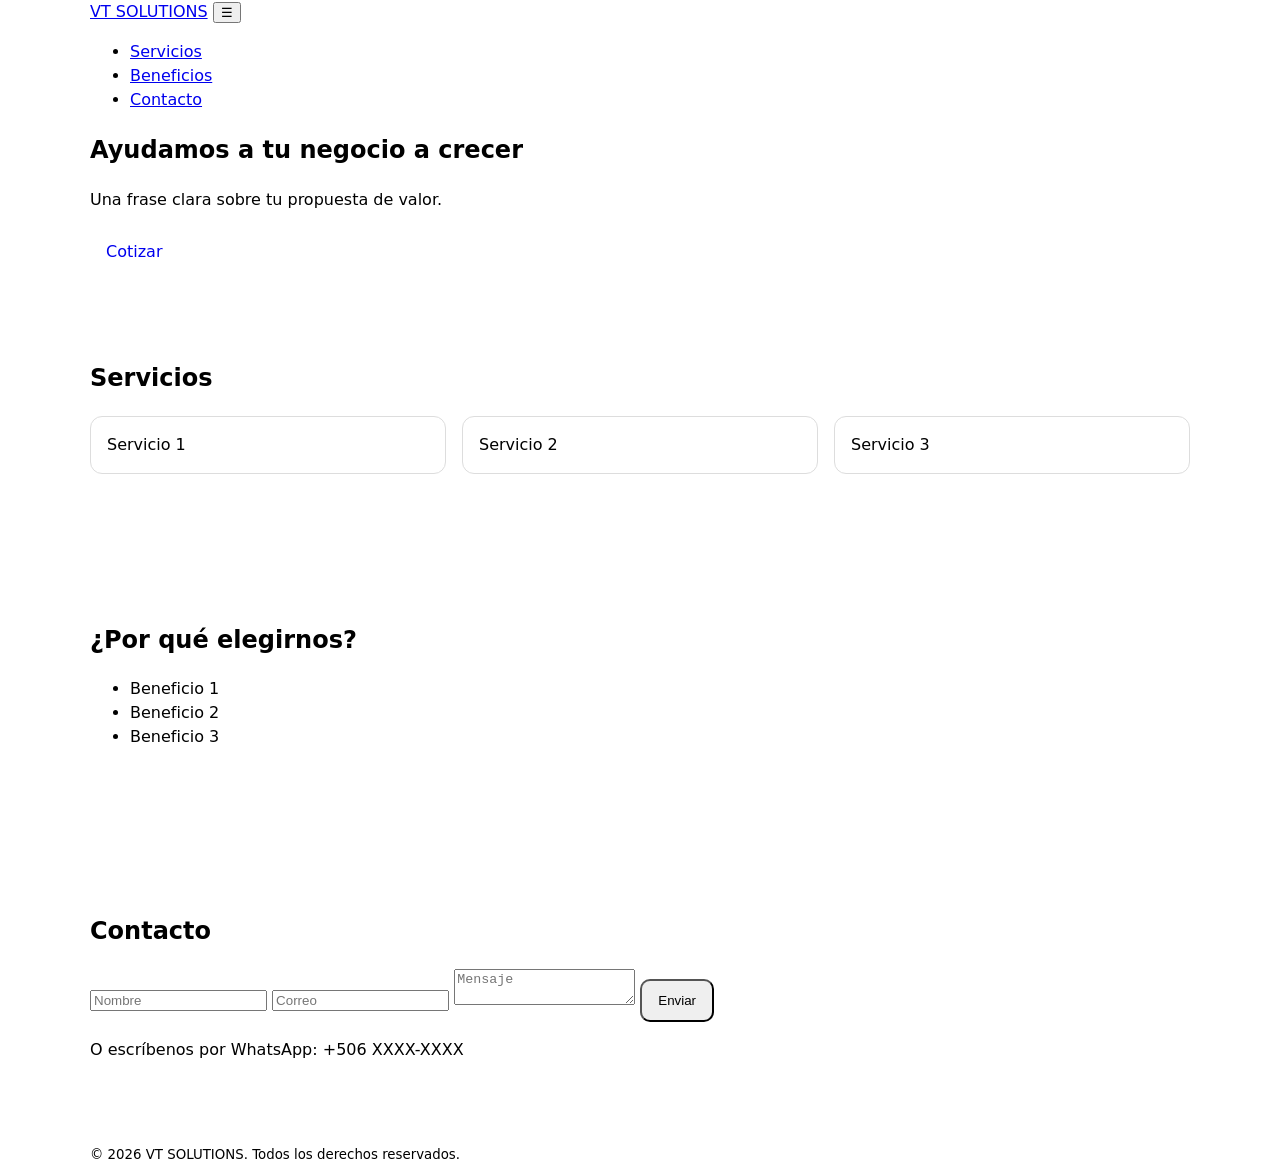
==== index.html @ 0d393723 "Landing page basica agregada" ====
<!doctype html>
<html lang="es">
<head>
  <meta charset="utf-8" />
  <meta name="viewport" content="width=device-width, initial-scale=1" />
  <title>Mi Empresa | Soluciones</title>
  <meta name="description" content="Breve descripción de tu empresa y lo que ofrece." />
  <link rel="stylesheet" href="css/styles.css" />
</head>
<body>

  <header class="header">
    <nav class="nav container">
      <a class="logo" href="#inicio">VT SOLUTIONS</a>
      <button class="nav__toggle" aria-label="Abrir menú">☰</button>
      <ul class="nav__links">
        <li><a href="#servicios">Servicios</a></li>
        <li><a href="#beneficios">Beneficios</a></li>
        <li><a href="#contacto">Contacto</a></li>
      </ul>
    </nav>
  </header>

  <main>
    <section id="inicio" class="hero">
      <div class="container hero__content">
        <h1>Ayudamos a tu negocio a crecer</h1>
        <p>Una frase clara sobre tu propuesta de valor.</p>
        <a class="btn" href="#contacto">Cotizar</a>
      </div>
    </section>

    <section id="servicios" class="section">
      <div class="container">
        <h2>Servicios</h2>
        <div class="grid">
          <article class="card">Servicio 1</article>
          <article class="card">Servicio 2</article>
          <article class="card">Servicio 3</article>
        </div>
      </div>
    </section>

    <section id="beneficios" class="section">
      <div class="container">
        <h2>¿Por qué elegirnos?</h2>
        <ul class="list">
          <li>Beneficio 1</li>
          <li>Beneficio 2</li>
          <li>Beneficio 3</li>
        </ul>
      </div>
    </section>

    <section id="contacto" class="section">
      <div class="container">
        <h2>Contacto</h2>
        <form id="contactForm" class="form">
          <input name="nombre" placeholder="Nombre" required />
          <input name="correo" type="email" placeholder="Correo" required />
          <textarea name="mensaje" placeholder="Mensaje" required></textarea>
          <button class="btn" type="submit">Enviar</button>
        </form>
        <p class="muted">O escríbenos por WhatsApp: +506 XXXX-XXXX</p>
      </div>
    </section>
  </main>

  <footer class="footer">
    <div class="container">
      <small>© 2026 VT SOLUTIONS. Todos los derechos reservados.</small>
    </div>
  </footer>

  <script src="js/main.js"></script>
</body>
</html>
---- css/styles.css ----
:root{
  --max: 1100px;
  --p: 16px;
}

*{ box-sizing: border-box; }
body{ margin:0; font-family: system-ui, Arial; line-height: 1.5; }
.container{ width: min(100% - 2rem, var(--max)); margin: 0 auto; }

.section{ padding: 64px 0; }
.grid{ display: grid; gap: 16px; grid-template-columns: repeat(auto-fit, minmax(220px, 1fr)); }
.card{ padding: 16px; border: 1px solid #ddd; border-radius: 12px; }

.btn{ display:inline-block; padding: 12px 16px; border-radius: 10px; text-decoration:none; }
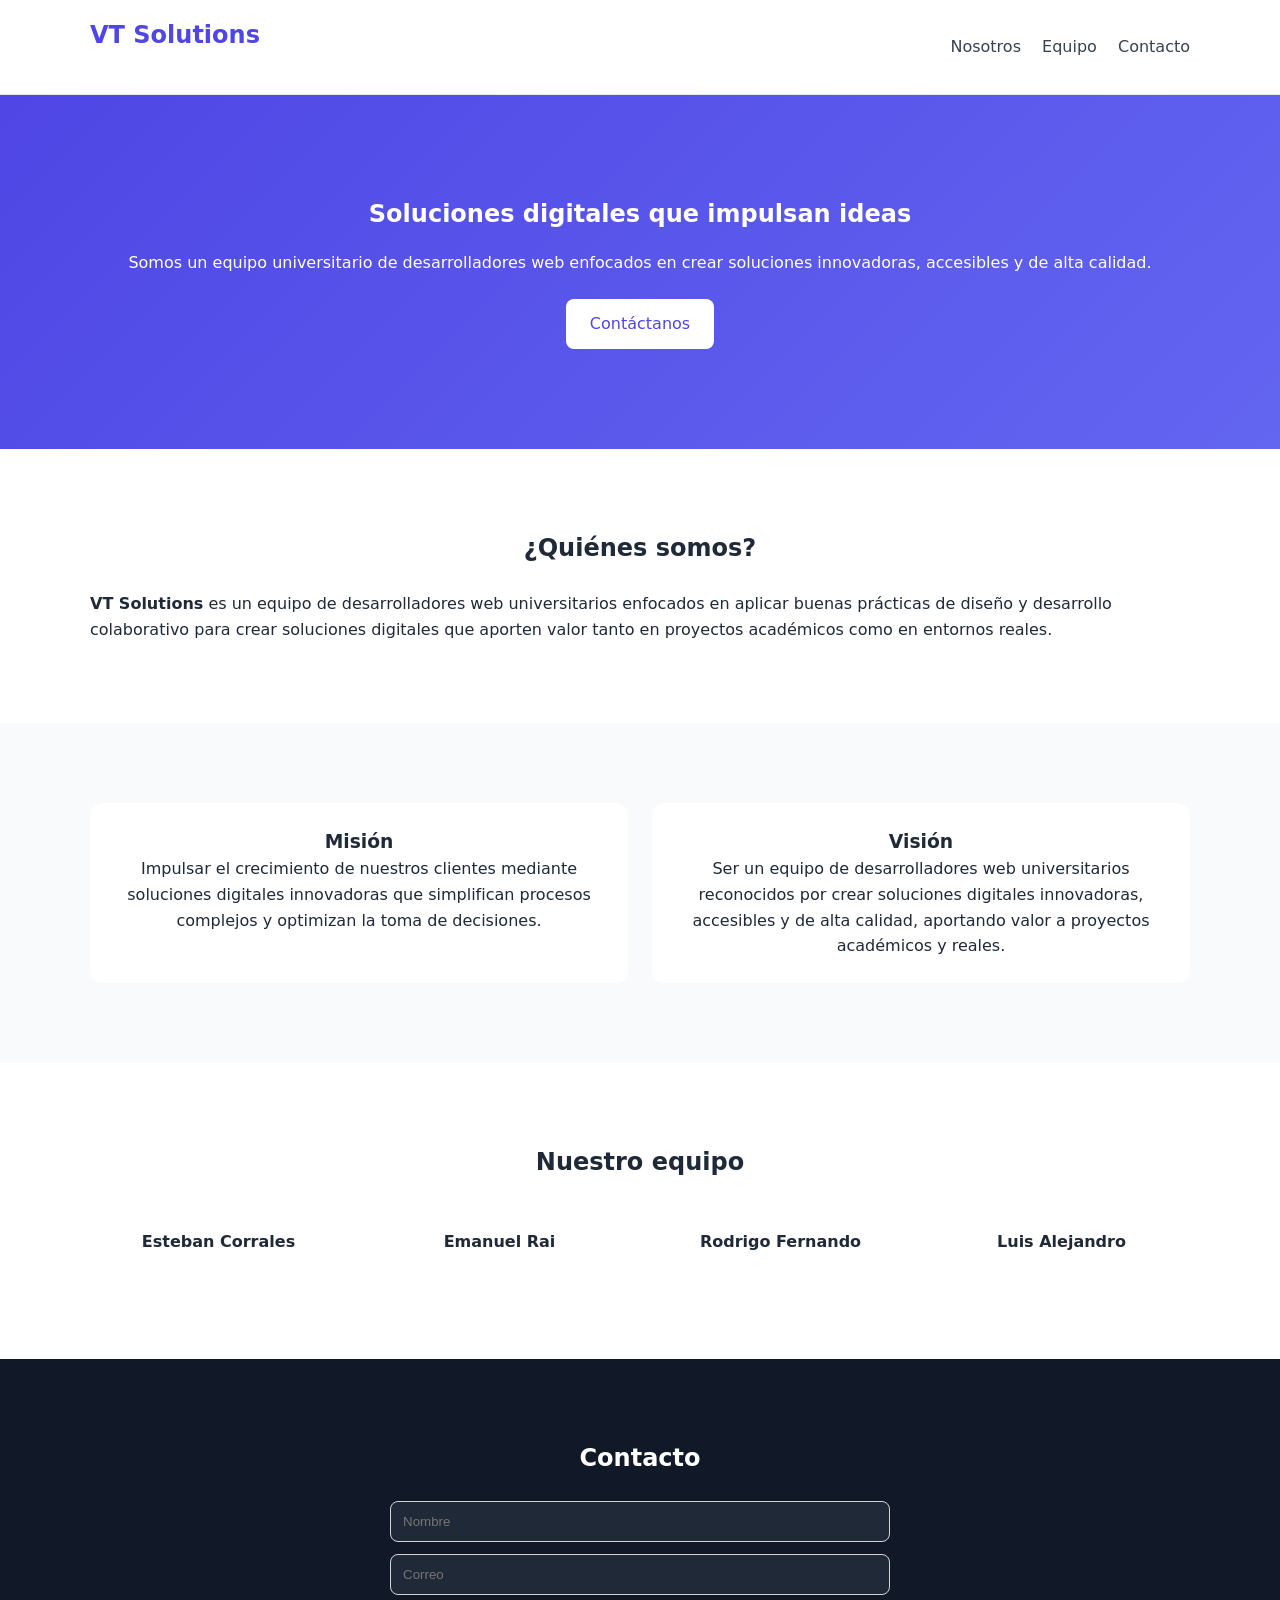
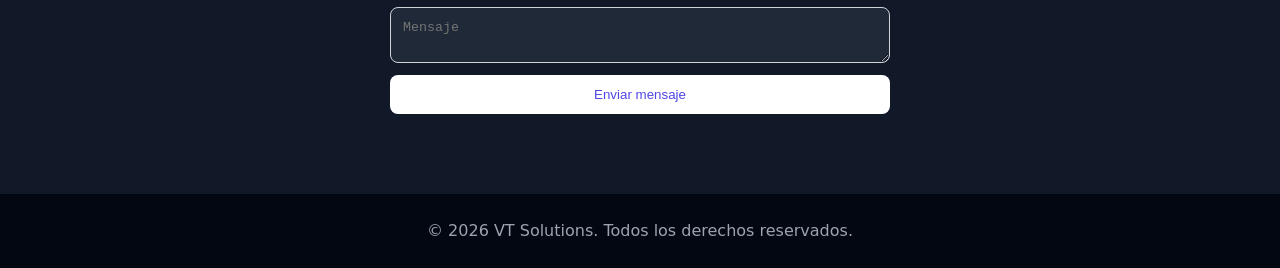
==== commit 05702d77: "landing page mejorada" ====
--- a/index.html
+++ b/index.html
@@ -1,74 +1,99 @@
-<!doctype html>
+<!DOCTYPE html>
 <html lang="es">
 <head>
-  <meta charset="utf-8" />
-  <meta name="viewport" content="width=device-width, initial-scale=1" />
-  <title>Mi Empresa | Soluciones</title>
-  <meta name="description" content="Breve descripción de tu empresa y lo que ofrece." />
-  <link rel="stylesheet" href="css/styles.css" />
+  <meta charset="UTF-8">
+  <meta name="viewport" content="width=device-width, initial-scale=1.0">
+  <title>VT Solutions | Desarrollo Web</title>
+  <meta name="description" content="VT Solutions - Equipo universitario de desarrolladores web creando soluciones digitales innovadoras.">
+  <link rel="stylesheet" href="css/styles.css">
 </head>
 <body>
 
+  <!-- HEADER -->
   <header class="header">
-    <nav class="nav container">
-      <a class="logo" href="#inicio">VT SOLUTIONS</a>
-      <button class="nav__toggle" aria-label="Abrir menú">☰</button>
-      <ul class="nav__links">
-        <li><a href="#servicios">Servicios</a></li>
-        <li><a href="#beneficios">Beneficios</a></li>
-        <li><a href="#contacto">Contacto</a></li>
-      </ul>
-    </nav>
+    <div class="container nav">
+      <h2 class="logo">VT Solutions</h2>
+      <nav>
+        <a href="#nosotros">Nosotros</a>
+        <a href="#equipo">Equipo</a>
+        <a href="#contacto">Contacto</a>
+      </nav>
+    </div>
   </header>
 
-  <main>
-    <section id="inicio" class="hero">
-      <div class="container hero__content">
-        <h1>Ayudamos a tu negocio a crecer</h1>
-        <p>Una frase clara sobre tu propuesta de valor.</p>
-        <a class="btn" href="#contacto">Cotizar</a>
+  <!-- HERO -->
+  <section class="hero">
+    <div class="container">
+      <h1>Soluciones digitales que impulsan ideas</h1>
+      <p>Somos un equipo universitario de desarrolladores web enfocados en crear soluciones innovadoras, accesibles y de alta calidad.</p>
+      <a href="#contacto" class="btn">Contáctanos</a>
+    </div>
+  </section>
+
+  <!-- NOSOTROS -->
+  <section id="nosotros" class="section">
+    <div class="container">
+      <h2>¿Quiénes somos?</h2>
+      <p>
+        <strong>VT Solutions</strong> es un equipo de desarrolladores web universitarios enfocados en aplicar buenas prácticas
+        de diseño y desarrollo colaborativo para crear soluciones digitales que aporten valor tanto en proyectos académicos
+        como en entornos reales.
+      </p>
+    </div>
+  </section>
+
+  <!-- MISION Y VISION -->
+  <section class="section bg-light">
+    <div class="container grid">
+      <div class="card">
+        <h3>Misión</h3>
+        <p>
+          Impulsar el crecimiento de nuestros clientes mediante soluciones digitales innovadoras
+          que simplifican procesos complejos y optimizan la toma de decisiones.
+        </p>
       </div>
-    </section>
 
-    <section id="servicios" class="section">
-      <div class="container">
-        <h2>Servicios</h2>
-        <div class="grid">
-          <article class="card">Servicio 1</article>
-          <article class="card">Servicio 2</article>
-          <article class="card">Servicio 3</article>
-        </div>
+      <div class="card">
+        <h3>Visión</h3>
+        <p>
+          Ser un equipo de desarrolladores web universitarios reconocidos por crear soluciones
+          digitales innovadoras, accesibles y de alta calidad, aportando valor a proyectos
+          académicos y reales.
+        </p>
       </div>
-    </section>
+    </div>
+  </section>
 
-    <section id="beneficios" class="section">
-      <div class="container">
-        <h2>¿Por qué elegirnos?</h2>
-        <ul class="list">
-          <li>Beneficio 1</li>
-          <li>Beneficio 2</li>
-          <li>Beneficio 3</li>
-        </ul>
+  <!-- EQUIPO -->
+  <section id="equipo" class="section">
+    <div class="container">
+      <h2>Nuestro equipo</h2>
+      <div class="grid team">
+        <div class="card">Esteban Corrales</div>
+        <div class="card">Emanuel Rai</div>
+        <div class="card">Rodrigo Fernando</div>
+        <div class="card">Luis Alejandro</div>
       </div>
-    </section>
+    </div>
+  </section>
 
-    <section id="contacto" class="section">
-      <div class="container">
-        <h2>Contacto</h2>
-        <form id="contactForm" class="form">
-          <input name="nombre" placeholder="Nombre" required />
-          <input name="correo" type="email" placeholder="Correo" required />
-          <textarea name="mensaje" placeholder="Mensaje" required></textarea>
-          <button class="btn" type="submit">Enviar</button>
-        </form>
-        <p class="muted">O escríbenos por WhatsApp: +506 XXXX-XXXX</p>
-      </div>
-    </section>
-  </main>
+  <!-- CONTACTO -->
+  <section id="contacto" class="section bg-dark">
+    <div class="container">
+      <h2>Contacto</h2>
+      <form class="form">
+        <input type="text" placeholder="Nombre" required>
+        <input type="email" placeholder="Correo" required>
+        <textarea placeholder="Mensaje" required></textarea>
+        <button class="btn">Enviar mensaje</button>
+      </form>
+    </div>
+  </section>
 
+  <!-- FOOTER -->
   <footer class="footer">
     <div class="container">
-      <small>© 2026 VT SOLUTIONS. Todos los derechos reservados.</small>
+      <p>© 2026 VT Solutions. Todos los derechos reservados.</p>
     </div>
   </footer>
 
--- a/css/styles.css
+++ b/css/styles.css
@@ -1,14 +1,132 @@
-:root{
-  --max: 1100px;
-  --p: 16px;
+:root {
+  --primary: #4f46e5;
+  --dark: #111827;
+  --light: #f9fafb;
 }
 
-*{ box-sizing: border-box; }
-body{ margin:0; font-family: system-ui, Arial; line-height: 1.5; }
-.container{ width: min(100% - 2rem, var(--max)); margin: 0 auto; }
+* {
+  box-sizing: border-box;
+  margin: 0;
+  padding: 0;
+}
 
-.section{ padding: 64px 0; }
-.grid{ display: grid; gap: 16px; grid-template-columns: repeat(auto-fit, minmax(220px, 1fr)); }
-.card{ padding: 16px; border: 1px solid #ddd; border-radius: 12px; }
+body {
+  font-family: system-ui, Arial, sans-serif;
+  line-height: 1.6;
+  color: #1f2937;
+}
 
-.btn{ display:inline-block; padding: 12px 16px; border-radius: 10px; text-decoration:none; }
+.container {
+  width: min(1100px, 90%);
+  margin: auto;
+}
+
+.header {
+  background: white;
+  border-bottom: 1px solid #e5e7eb;
+}
+
+.nav {
+  display: flex;
+  justify-content: space-between;
+  align-items: center;
+  padding: 16px 0;
+}
+
+.nav a {
+  margin-left: 16px;
+  text-decoration: none;
+  color: #374151;
+}
+
+.logo {
+  color: var(--primary);
+}
+
+.hero {
+  background: linear-gradient(135deg, var(--primary), #6366f1);
+  color: white;
+  padding: 100px 0;
+  text-align: center;
+}
+
+.hero p {
+  margin: 16px 0 24px;
+}
+
+.section {
+  padding: 80px 0;
+}
+
+.bg-light {
+  background: var(--light);
+}
+
+.bg-dark {
+  background: var(--dark);
+  color: white;
+}
+
+.bg-dark input,
+.bg-dark textarea {
+  background: #1f2937;
+  color: white;
+}
+
+h2 {
+  margin-bottom: 24px;
+  text-align: center;
+}
+
+.grid {
+  display: grid;
+  gap: 24px;
+  grid-template-columns: repeat(auto-fit, minmax(250px, 1fr));
+}
+
+.card {
+  background: white;
+  padding: 24px;
+  border-radius: 12px;
+  text-align: center;
+}
+
+.bg-dark .card {
+  background: #1f2937;
+}
+
+.team .card {
+  font-weight: 600;
+}
+
+.btn {
+  display: inline-block;
+  background: white;
+  color: var(--primary);
+  padding: 12px 24px;
+  border-radius: 8px;
+  text-decoration: none;
+  border: none;
+  cursor: pointer;
+}
+
+.form {
+  max-width: 500px;
+  margin: auto;
+  display: flex;
+  flex-direction: column;
+  gap: 12px;
+}
+
+input, textarea {
+  padding: 12px;
+  border-radius: 8px;
+  border: 1px solid #d1d5db;
+}
+
+.footer {
+  background: #030712;
+  color: #9ca3af;
+  text-align: center;
+  padding: 24px 0;
+}
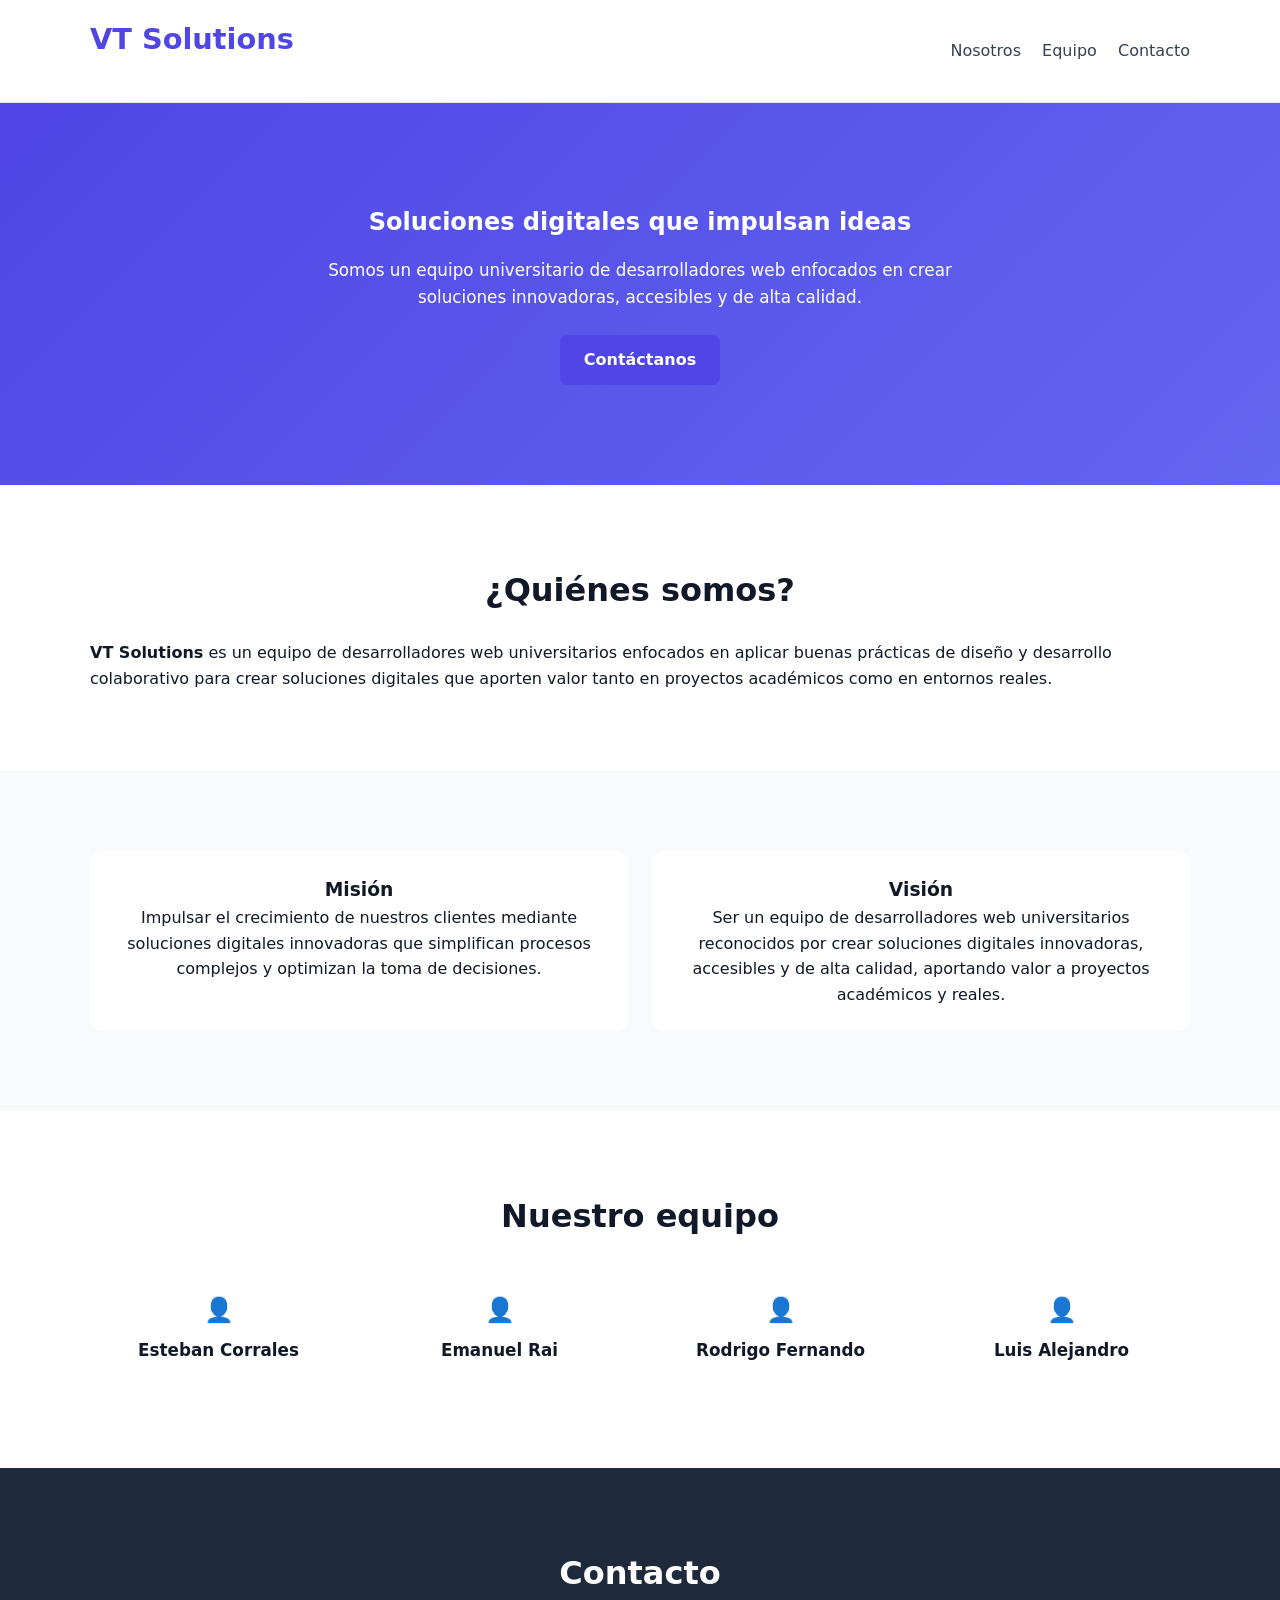
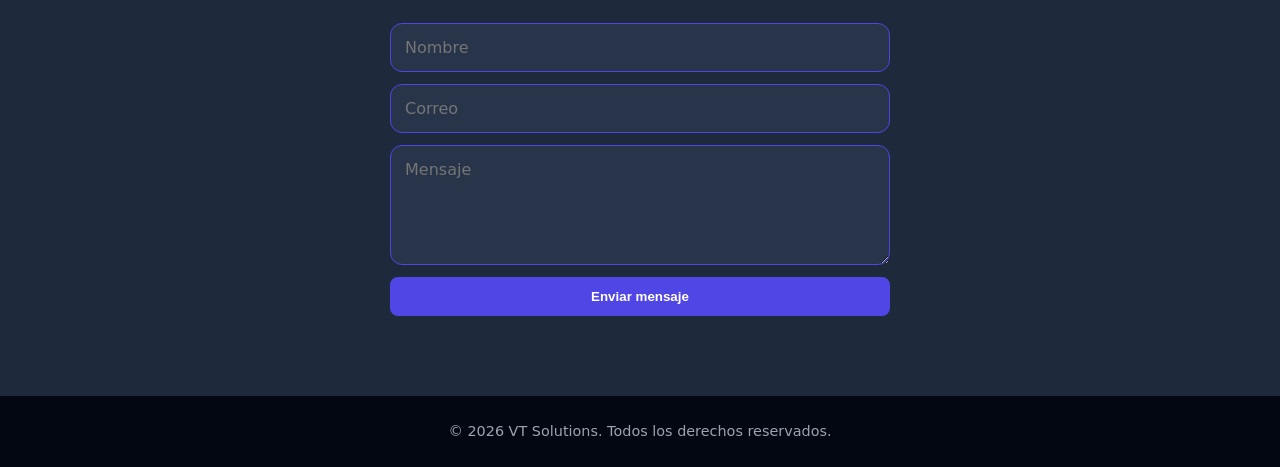
==== commit cf91b69d: "Cambios index, validaciones en js" ====
--- a/index.html
+++ b/index.html
@@ -77,19 +77,17 @@
     </div>
   </section>
 
-  <!-- CONTACTO -->
-  <section id="contacto" class="section bg-dark">
-    <div class="container">
-      <h2>Contacto</h2>
-      <form class="form">
-        <input type="text" placeholder="Nombre" required>
-        <input type="email" placeholder="Correo" required>
-        <textarea placeholder="Mensaje" required></textarea>
-        <button class="btn">Enviar mensaje</button>
-      </form>
-    </div>
-  </section>
-
+ <section id="contacto" class="section bg-dark">
+  <div class="container">
+    <h2>Contacto</h2>
+    <form id="form-contacto" class="form">
+      <input type="text" id="nombre" placeholder="Nombre">
+      <input type="email" id="email" placeholder="Correo">
+      <textarea id="mensaje" placeholder="Mensaje"></textarea>
+      <button type="submit" class="btn">Enviar mensaje</button>
+    </form>
+  </div>
+</section>
   <!-- FOOTER -->
   <footer class="footer">
     <div class="container">
--- a/css/styles.css
+++ b/css/styles.css
@@ -1,29 +1,42 @@
 :root {
   --primary: #4f46e5;
   --dark: #111827;
+  --dark-alt: #1e293b; /* fondo de contacto más agradable */
   --light: #f9fafb;
 }
 
+/* RESET */
 * {
   box-sizing: border-box;
   margin: 0;
   padding: 0;
 }
 
+/* BASE */
+html {
+  scroll-behavior: smooth;
+}
+
 body {
   font-family: system-ui, Arial, sans-serif;
   line-height: 1.6;
-  color: #1f2937;
-}
-
+  color: #111827;
+  background: white;
+}
+
+/* CONTAINER */
 .container {
   width: min(1100px, 90%);
   margin: auto;
 }
 
+/* HEADER */
 .header {
   background: white;
   border-bottom: 1px solid #e5e7eb;
+  position: sticky;
+  top: 0;
+  z-index: 100;
 }
 
 .nav {
@@ -37,12 +50,21 @@
   margin-left: 16px;
   text-decoration: none;
   color: #374151;
+  font-weight: 500;
+  transition: color 0.2s ease;
+}
+
+.nav a:hover {
+  color: var(--primary);
 }
 
 .logo {
   color: var(--primary);
-}
-
+  font-weight: bold;
+  font-size: 1.8rem;
+}
+
+/* HERO */
 .hero {
   background: linear-gradient(135deg, var(--primary), #6366f1);
   color: white;
@@ -50,10 +72,16 @@
   text-align: center;
 }
 
+.hero .container {
+  max-width: 700px;
+}
+
 .hero p {
   margin: 16px 0 24px;
-}
-
+  font-size: 1.05rem;
+}
+
+/* SECTIONS */
 .section {
   padding: 80px 0;
 }
@@ -63,53 +91,82 @@
 }
 
 .bg-dark {
-  background: var(--dark);
+  background: var(--dark-alt); /* más agradable que negro puro */
   color: white;
 }
 
 .bg-dark input,
 .bg-dark textarea {
-  background: #1f2937;
-  color: white;
-}
-
+  background: #273449; /* contraste con el fondo */
+  color: white;
+  border: 1px solid #4f46e5;
+}
+
+/* HEADINGS */
 h2 {
   margin-bottom: 24px;
   text-align: center;
-}
-
+  font-size: 2rem;
+}
+
+/* GRID */
 .grid {
   display: grid;
   gap: 24px;
   grid-template-columns: repeat(auto-fit, minmax(250px, 1fr));
 }
 
+/* CARDS */
 .card {
   background: white;
   padding: 24px;
   border-radius: 12px;
   text-align: center;
+  transition: transform 0.2s ease, box-shadow 0.2s ease;
+}
+
+.card:hover {
+  transform: translateY(-4px);
+  box-shadow: 0 10px 20px rgba(0,0,0,0.08);
 }
 
 .bg-dark .card {
   background: #1f2937;
 }
 
+/* TEAM */
 .team .card {
   font-weight: 600;
-}
-
+  font-size: 1.05rem;
+}
+
+.team .card::before {
+  content: "👤";
+  display: block;
+  font-size: 1.5rem;
+  margin-bottom: 8px;
+}
+
+/* BUTTONS */
 .btn {
   display: inline-block;
-  background: white;
-  color: var(--primary);
+  background: var(--primary);
+  color: white;
   padding: 12px 24px;
   border-radius: 8px;
   text-decoration: none;
   border: none;
   cursor: pointer;
-}
-
+  font-weight: 600;
+  transition: background 0.2s ease, transform 0.2s ease;
+}
+
+.btn:hover {
+  background: #6366f1;
+  transform: translateY(-2px);
+}
+
+/* FORM */
 .form {
   max-width: 500px;
   margin: auto;
@@ -118,15 +175,32 @@
   gap: 12px;
 }
 
-input, textarea {
-  padding: 12px;
-  border-radius: 8px;
+input,
+textarea {
+  padding: 14px;
+  border-radius: 12px;
   border: 1px solid #d1d5db;
-}
-
+  font-family: inherit;
+  font-size: 1rem;
+}
+
+textarea {
+  resize: vertical;
+  min-height: 120px;
+}
+
+input:focus,
+textarea:focus {
+  outline: none;
+  border-color: var(--primary);
+  box-shadow: 0 0 0 2px rgba(79, 70, 229, 0.2);
+}
+
+/* FOOTER */
 .footer {
   background: #030712;
   color: #9ca3af;
   text-align: center;
   padding: 24px 0;
-}
+  font-size: 0.9rem;
+}
